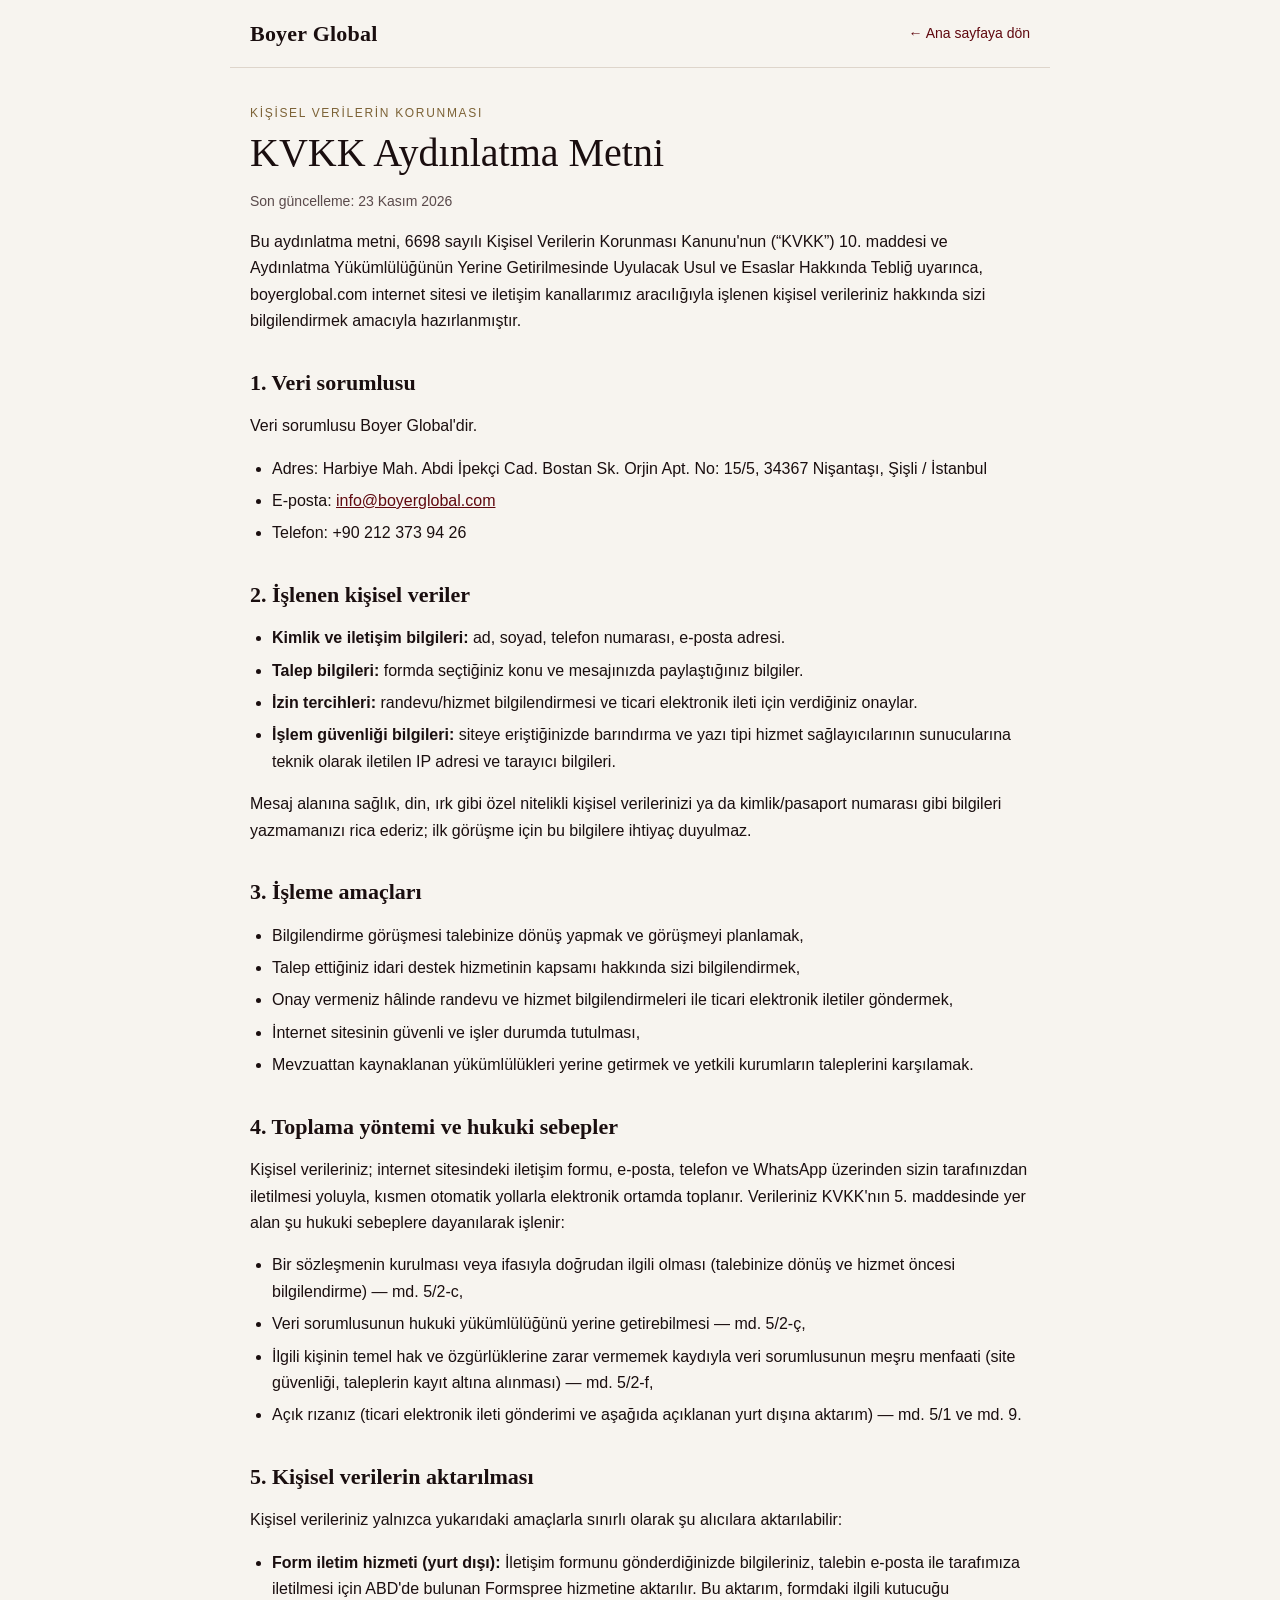
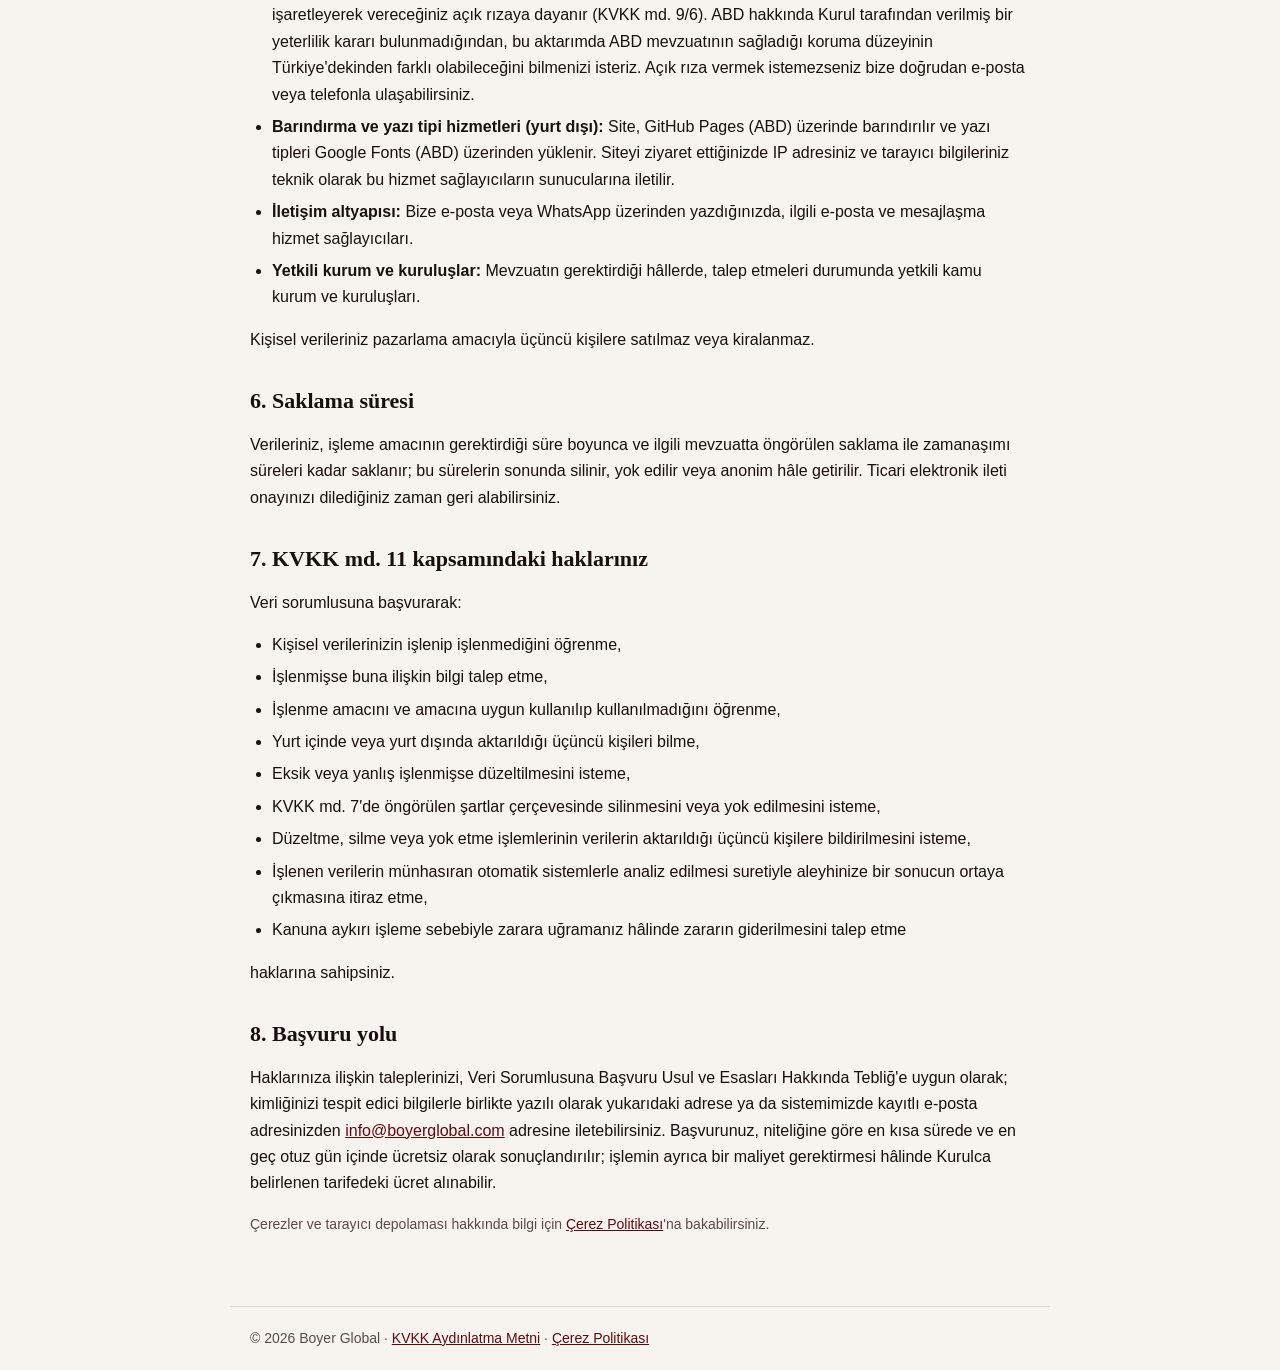
==== kvkk.html @ 6361791d "KVKK Aydınlatma Metni ve Çerez Politikası sayfaları, form onayları" ====
<!DOCTYPE html>
<html lang="tr">
<head>
<meta charset="utf-8">
<meta name="viewport" content="width=device-width, initial-scale=1">
<title>KVKK Aydınlatma Metni | Boyer Global</title>
<meta name="description" content="Boyer Global iletişim formu ve iletişim kanalları aracılığıyla işlenen kişisel verilere ilişkin 6698 sayılı KVKK kapsamında aydınlatma metni.">
<link rel="canonical" href="https://boyerglobal.com/kvkk.html">
<link rel="icon" type="image/png" sizes="32x32" href="images/favicon-32.png">
<meta name="theme-color" content="#2B0508">
<link rel="stylesheet" href="legal.css">
</head>
<body>
<header class="top"><a href="./" class="brand">Boyer Global</a><a href="./#contact" class="back">← Ana sayfaya dön</a></header>
<main>
<p class="eyebrow">Kişisel Verilerin Korunması</p>
<h1>KVKK Aydınlatma Metni</h1>
<p class="meta">Son güncelleme: 23 Kasım 2026</p>

<p>Bu aydınlatma metni, 6698 sayılı Kişisel Verilerin Korunması Kanunu'nun (“KVKK”) 10. maddesi ve Aydınlatma Yükümlülüğünün Yerine Getirilmesinde Uyulacak Usul ve Esaslar Hakkında Tebliğ uyarınca, boyerglobal.com internet sitesi ve iletişim kanallarımız aracılığıyla işlenen kişisel verileriniz hakkında sizi bilgilendirmek amacıyla hazırlanmıştır.</p>

<h2>1. Veri sorumlusu</h2>
<p>Veri sorumlusu Boyer Global'dir.</p>
<ul>
<li>Adres: Harbiye Mah. Abdi İpekçi Cad. Bostan Sk. Orjin Apt. No: 15/5, 34367 Nişantaşı, Şişli / İstanbul</li>
<li>E-posta: <a href="mailto:info@boyerglobal.com">info@boyerglobal.com</a></li>
<li>Telefon: +90 212 373 94 26</li>
</ul>

<h2>2. İşlenen kişisel veriler</h2>
<ul>
<li><b>Kimlik ve iletişim bilgileri:</b> ad, soyad, telefon numarası, e-posta adresi.</li>
<li><b>Talep bilgileri:</b> formda seçtiğiniz konu ve mesajınızda paylaştığınız bilgiler.</li>
<li><b>İzin tercihleri:</b> randevu/hizmet bilgilendirmesi ve ticari elektronik ileti için verdiğiniz onaylar.</li>
<li><b>İşlem güvenliği bilgileri:</b> siteye eriştiğinizde barındırma ve yazı tipi hizmet sağlayıcılarının sunucularına teknik olarak iletilen IP adresi ve tarayıcı bilgileri.</li>
</ul>
<p>Mesaj alanına sağlık, din, ırk gibi özel nitelikli kişisel verilerinizi ya da kimlik/pasaport numarası gibi bilgileri yazmamanızı rica ederiz; ilk görüşme için bu bilgilere ihtiyaç duyulmaz.</p>

<h2>3. İşleme amaçları</h2>
<ul>
<li>Bilgilendirme görüşmesi talebinize dönüş yapmak ve görüşmeyi planlamak,</li>
<li>Talep ettiğiniz idari destek hizmetinin kapsamı hakkında sizi bilgilendirmek,</li>
<li>Onay vermeniz hâlinde randevu ve hizmet bilgilendirmeleri ile ticari elektronik iletiler göndermek,</li>
<li>İnternet sitesinin güvenli ve işler durumda tutulması,</li>
<li>Mevzuattan kaynaklanan yükümlülükleri yerine getirmek ve yetkili kurumların taleplerini karşılamak.</li>
</ul>

<h2>4. Toplama yöntemi ve hukuki sebepler</h2>
<p>Kişisel verileriniz; internet sitesindeki iletişim formu, e-posta, telefon ve WhatsApp üzerinden sizin tarafınızdan iletilmesi yoluyla, kısmen otomatik yollarla elektronik ortamda toplanır. Verileriniz KVKK'nın 5. maddesinde yer alan şu hukuki sebeplere dayanılarak işlenir:</p>
<ul>
<li>Bir sözleşmenin kurulması veya ifasıyla doğrudan ilgili olması (talebinize dönüş ve hizmet öncesi bilgilendirme) — md. 5/2-c,</li>
<li>Veri sorumlusunun hukuki yükümlülüğünü yerine getirebilmesi — md. 5/2-ç,</li>
<li>İlgili kişinin temel hak ve özgürlüklerine zarar vermemek kaydıyla veri sorumlusunun meşru menfaati (site güvenliği, taleplerin kayıt altına alınması) — md. 5/2-f,</li>
<li>Açık rızanız (ticari elektronik ileti gönderimi ve aşağıda açıklanan yurt dışına aktarım) — md. 5/1 ve md. 9.</li>
</ul>

<h2>5. Kişisel verilerin aktarılması</h2>
<p>Kişisel verileriniz yalnızca yukarıdaki amaçlarla sınırlı olarak şu alıcılara aktarılabilir:</p>
<ul>
<li><b>Form iletim hizmeti (yurt dışı):</b> İletişim formunu gönderdiğinizde bilgileriniz, talebin e-posta ile tarafımıza iletilmesi için ABD'de bulunan Formspree hizmetine aktarılır. Bu aktarım, formdaki ilgili kutucuğu işaretleyerek vereceğiniz açık rızaya dayanır (KVKK md. 9/6). ABD hakkında Kurul tarafından verilmiş bir yeterlilik kararı bulunmadığından, bu aktarımda ABD mevzuatının sağladığı koruma düzeyinin Türkiye'dekinden farklı olabileceğini bilmenizi isteriz. Açık rıza vermek istemezseniz bize doğrudan e-posta veya telefonla ulaşabilirsiniz.</li>
<li><b>Barındırma ve yazı tipi hizmetleri (yurt dışı):</b> Site, GitHub Pages (ABD) üzerinde barındırılır ve yazı tipleri Google Fonts (ABD) üzerinden yüklenir. Siteyi ziyaret ettiğinizde IP adresiniz ve tarayıcı bilgileriniz teknik olarak bu hizmet sağlayıcıların sunucularına iletilir.</li>
<li><b>İletişim altyapısı:</b> Bize e-posta veya WhatsApp üzerinden yazdığınızda, ilgili e-posta ve mesajlaşma hizmet sağlayıcıları.</li>
<li><b>Yetkili kurum ve kuruluşlar:</b> Mevzuatın gerektirdiği hâllerde, talep etmeleri durumunda yetkili kamu kurum ve kuruluşları.</li>
</ul>
<p>Kişisel verileriniz pazarlama amacıyla üçüncü kişilere satılmaz veya kiralanmaz.</p>

<h2>6. Saklama süresi</h2>
<p>Verileriniz, işleme amacının gerektirdiği süre boyunca ve ilgili mevzuatta öngörülen saklama ile zamanaşımı süreleri kadar saklanır; bu sürelerin sonunda silinir, yok edilir veya anonim hâle getirilir. Ticari elektronik ileti onayınızı dilediğiniz zaman geri alabilirsiniz.</p>

<h2>7. KVKK md. 11 kapsamındaki haklarınız</h2>
<p>Veri sorumlusuna başvurarak:</p>
<ul>
<li>Kişisel verilerinizin işlenip işlenmediğini öğrenme,</li>
<li>İşlenmişse buna ilişkin bilgi talep etme,</li>
<li>İşlenme amacını ve amacına uygun kullanılıp kullanılmadığını öğrenme,</li>
<li>Yurt içinde veya yurt dışında aktarıldığı üçüncü kişileri bilme,</li>
<li>Eksik veya yanlış işlenmişse düzeltilmesini isteme,</li>
<li>KVKK md. 7'de öngörülen şartlar çerçevesinde silinmesini veya yok edilmesini isteme,</li>
<li>Düzeltme, silme veya yok etme işlemlerinin verilerin aktarıldığı üçüncü kişilere bildirilmesini isteme,</li>
<li>İşlenen verilerin münhasıran otomatik sistemlerle analiz edilmesi suretiyle aleyhinize bir sonucun ortaya çıkmasına itiraz etme,</li>
<li>Kanuna aykırı işleme sebebiyle zarara uğramanız hâlinde zararın giderilmesini talep etme</li>
</ul>
<p>haklarına sahipsiniz.</p>

<h2>8. Başvuru yolu</h2>
<p>Haklarınıza ilişkin taleplerinizi, Veri Sorumlusuna Başvuru Usul ve Esasları Hakkında Tebliğ'e uygun olarak; kimliğinizi tespit edici bilgilerle birlikte yazılı olarak yukarıdaki adrese ya da sistemimizde kayıtlı e-posta adresinizden <a href="mailto:info@boyerglobal.com">info@boyerglobal.com</a> adresine iletebilirsiniz. Başvurunuz, niteliğine göre en kısa sürede ve en geç otuz gün içinde ücretsiz olarak sonuçlandırılır; işlemin ayrıca bir maliyet gerektirmesi hâlinde Kurulca belirlenen tarifedeki ücret alınabilir.</p>

<p class="meta">Çerezler ve tarayıcı depolaması hakkında bilgi için <a href="cerez-politikasi.html">Çerez Politikası</a>'na bakabilirsiniz.</p>
</main>
<footer class="foot">© 2026 Boyer Global · <a href="kvkk.html">KVKK Aydınlatma Metni</a> · <a href="cerez-politikasi.html">Çerez Politikası</a></footer>
</body>
</html>
---- legal.css ----
/* KVKK ve Çerez Politikası sayfaları için sade stil (sistem yazı tipleri; dış istek yok) */
:root{--ink:#1A0E0F;--bg:#F7F4EF;--line:#DED5CB;--accent:#5F080F;--gold:#7C6236;--muted:#5a4a4b}
@media (prefers-color-scheme:dark){:root{--ink:#EFE7DF;--bg:#150A0B;--line:#3a2a2b;--accent:#C77F84;--gold:#CDAD7D;--muted:#b8a9a4}}
*{box-sizing:border-box}
body{margin:0;background:var(--bg);color:var(--ink);font:16px/1.65 -apple-system,BlinkMacSystemFont,"Segoe UI",Roboto,Helvetica,Arial,sans-serif}
a{color:var(--accent)}
.top{display:flex;justify-content:space-between;align-items:center;max-width:820px;margin:0 auto;padding:22px 20px;border-bottom:1px solid var(--line)}
.brand{font:600 22px/1 Georgia,"Times New Roman",serif;color:var(--ink);text-decoration:none;letter-spacing:.01em}
.back{font-size:14px;text-decoration:none}
main{max-width:820px;margin:0 auto;padding:36px 20px 56px}
.eyebrow{text-transform:uppercase;letter-spacing:.14em;font-size:12px;color:var(--gold);margin:0 0 6px}
h1{font:500 40px/1.15 Georgia,"Times New Roman",serif;margin:0 0 6px}
h2{font:600 22px/1.3 Georgia,"Times New Roman",serif;margin:34px 0 10px}
.meta{color:var(--muted);font-size:14px}
ul{padding-left:22px}li{margin:6px 0}
table{width:100%;border-collapse:collapse;font-size:15px;margin:12px 0}
th,td{border:1px solid var(--line);padding:10px;text-align:left;vertical-align:top}
th{background:rgba(124,98,54,.08)}
code{font-size:.92em}
.foot{max-width:820px;margin:0 auto;padding:20px;border-top:1px solid var(--line);font-size:14px;color:var(--muted)}
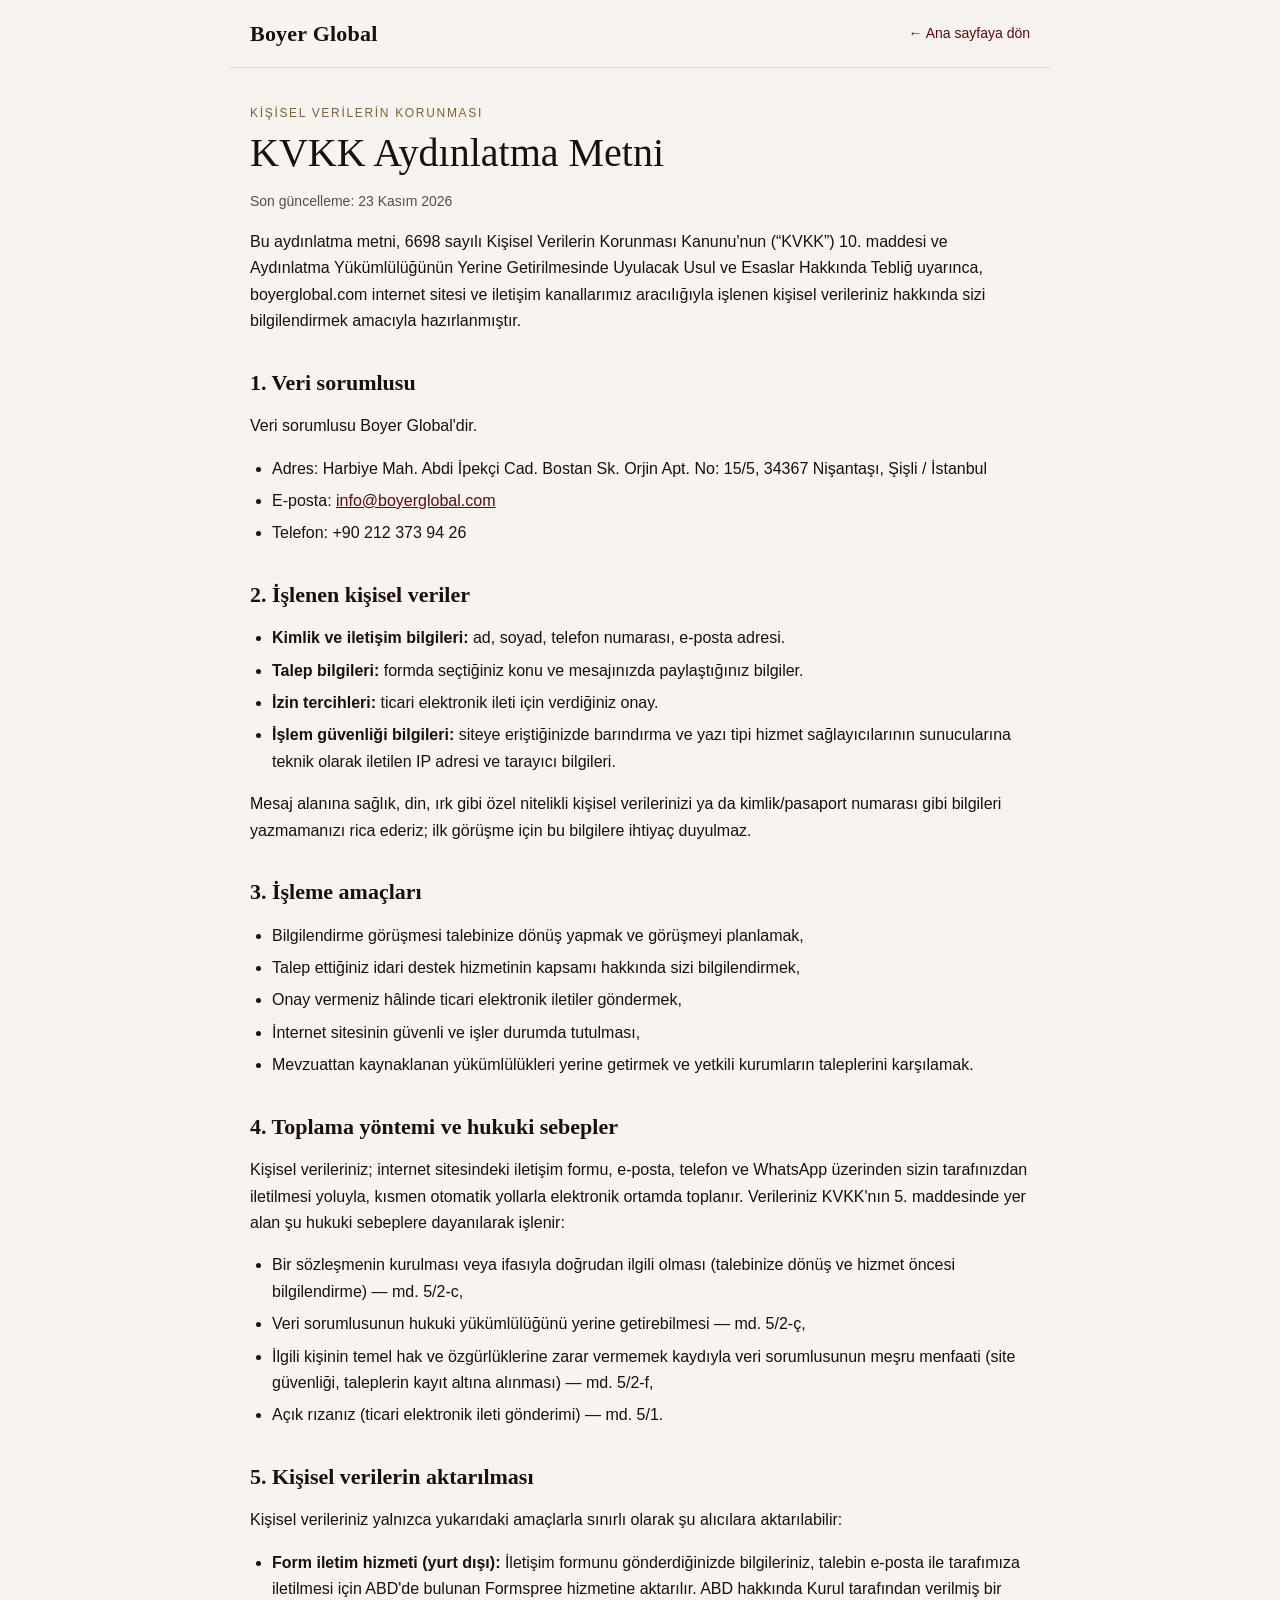
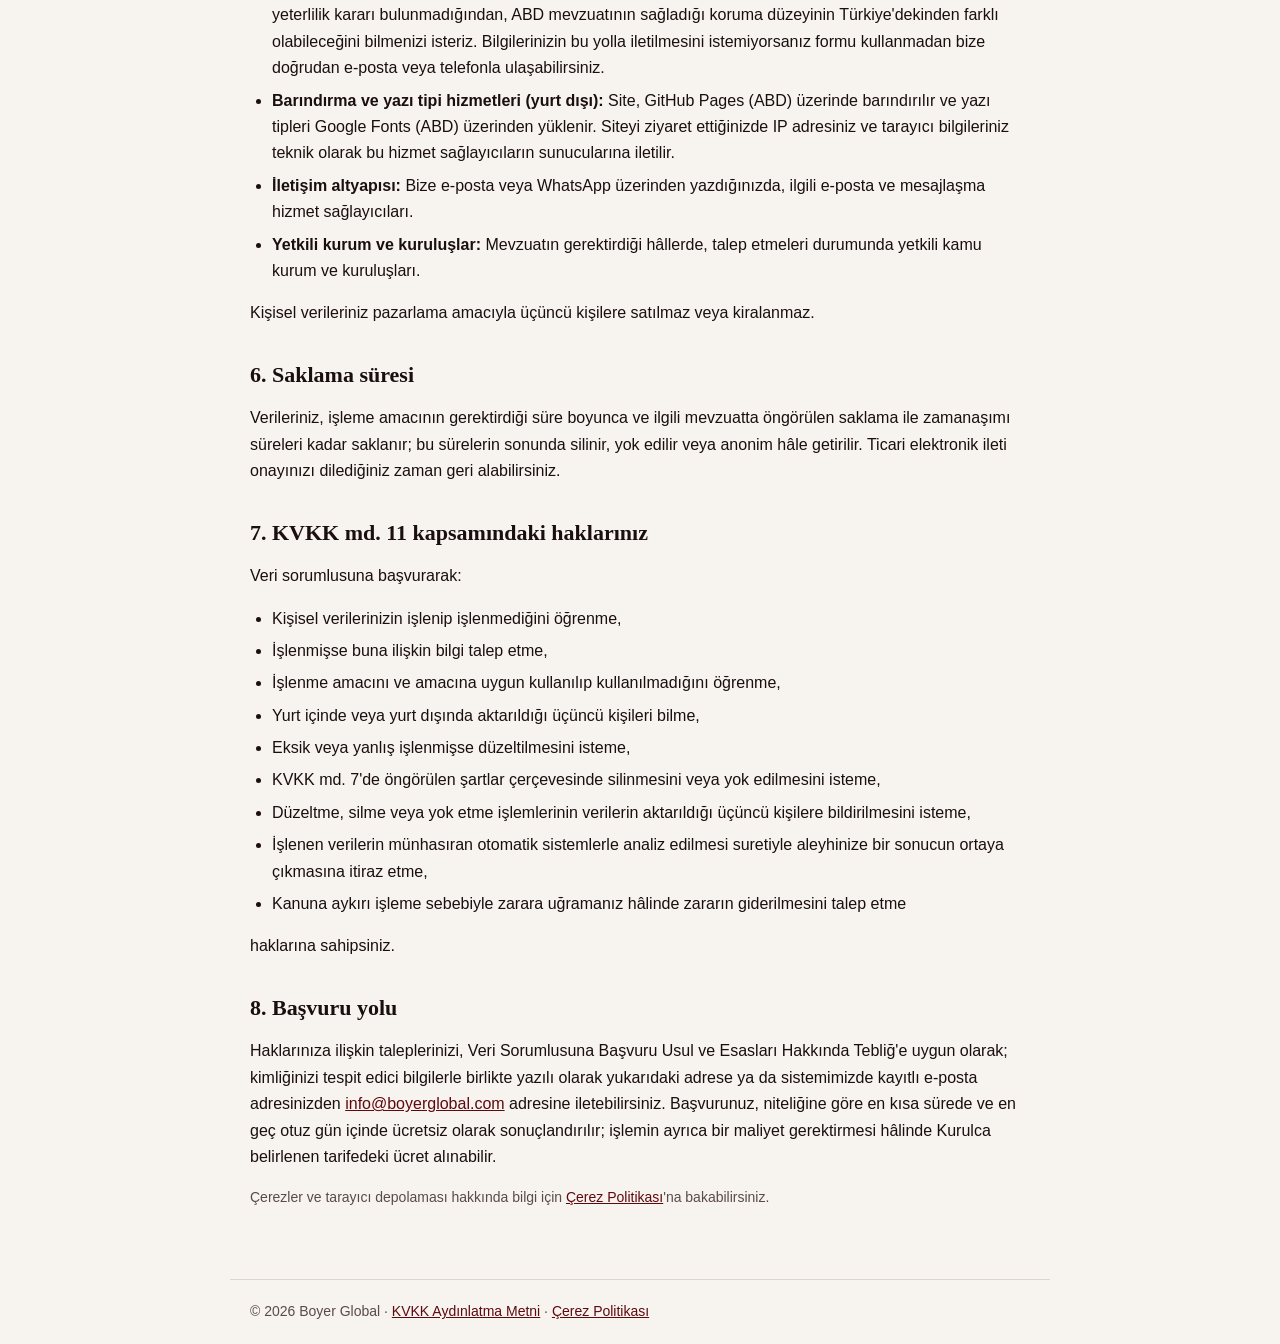
==== commit 2ffbdf39: "Formdan iki onay kutusunu kaldır, KVKK metnini uyarla" ====
--- a/kvkk.html
+++ b/kvkk.html
@@ -31,7 +31,7 @@
 <ul>
 <li><b>Kimlik ve iletişim bilgileri:</b> ad, soyad, telefon numarası, e-posta adresi.</li>
 <li><b>Talep bilgileri:</b> formda seçtiğiniz konu ve mesajınızda paylaştığınız bilgiler.</li>
-<li><b>İzin tercihleri:</b> randevu/hizmet bilgilendirmesi ve ticari elektronik ileti için verdiğiniz onaylar.</li>
+<li><b>İzin tercihleri:</b> ticari elektronik ileti için verdiğiniz onay.</li>
 <li><b>İşlem güvenliği bilgileri:</b> siteye eriştiğinizde barındırma ve yazı tipi hizmet sağlayıcılarının sunucularına teknik olarak iletilen IP adresi ve tarayıcı bilgileri.</li>
 </ul>
 <p>Mesaj alanına sağlık, din, ırk gibi özel nitelikli kişisel verilerinizi ya da kimlik/pasaport numarası gibi bilgileri yazmamanızı rica ederiz; ilk görüşme için bu bilgilere ihtiyaç duyulmaz.</p>
@@ -40,7 +40,7 @@
 <ul>
 <li>Bilgilendirme görüşmesi talebinize dönüş yapmak ve görüşmeyi planlamak,</li>
 <li>Talep ettiğiniz idari destek hizmetinin kapsamı hakkında sizi bilgilendirmek,</li>
-<li>Onay vermeniz hâlinde randevu ve hizmet bilgilendirmeleri ile ticari elektronik iletiler göndermek,</li>
+<li>Onay vermeniz hâlinde ticari elektronik iletiler göndermek,</li>
 <li>İnternet sitesinin güvenli ve işler durumda tutulması,</li>
 <li>Mevzuattan kaynaklanan yükümlülükleri yerine getirmek ve yetkili kurumların taleplerini karşılamak.</li>
 </ul>
@@ -51,13 +51,13 @@
 <li>Bir sözleşmenin kurulması veya ifasıyla doğrudan ilgili olması (talebinize dönüş ve hizmet öncesi bilgilendirme) — md. 5/2-c,</li>
 <li>Veri sorumlusunun hukuki yükümlülüğünü yerine getirebilmesi — md. 5/2-ç,</li>
 <li>İlgili kişinin temel hak ve özgürlüklerine zarar vermemek kaydıyla veri sorumlusunun meşru menfaati (site güvenliği, taleplerin kayıt altına alınması) — md. 5/2-f,</li>
-<li>Açık rızanız (ticari elektronik ileti gönderimi ve aşağıda açıklanan yurt dışına aktarım) — md. 5/1 ve md. 9.</li>
+<li>Açık rızanız (ticari elektronik ileti gönderimi) — md. 5/1.</li>
 </ul>
 
 <h2>5. Kişisel verilerin aktarılması</h2>
 <p>Kişisel verileriniz yalnızca yukarıdaki amaçlarla sınırlı olarak şu alıcılara aktarılabilir:</p>
 <ul>
-<li><b>Form iletim hizmeti (yurt dışı):</b> İletişim formunu gönderdiğinizde bilgileriniz, talebin e-posta ile tarafımıza iletilmesi için ABD'de bulunan Formspree hizmetine aktarılır. Bu aktarım, formdaki ilgili kutucuğu işaretleyerek vereceğiniz açık rızaya dayanır (KVKK md. 9/6). ABD hakkında Kurul tarafından verilmiş bir yeterlilik kararı bulunmadığından, bu aktarımda ABD mevzuatının sağladığı koruma düzeyinin Türkiye'dekinden farklı olabileceğini bilmenizi isteriz. Açık rıza vermek istemezseniz bize doğrudan e-posta veya telefonla ulaşabilirsiniz.</li>
+<li><b>Form iletim hizmeti (yurt dışı):</b> İletişim formunu gönderdiğinizde bilgileriniz, talebin e-posta ile tarafımıza iletilmesi için ABD'de bulunan Formspree hizmetine aktarılır. ABD hakkında Kurul tarafından verilmiş bir yeterlilik kararı bulunmadığından, ABD mevzuatının sağladığı koruma düzeyinin Türkiye'dekinden farklı olabileceğini bilmenizi isteriz. Bilgilerinizin bu yolla iletilmesini istemiyorsanız formu kullanmadan bize doğrudan e-posta veya telefonla ulaşabilirsiniz.</li>
 <li><b>Barındırma ve yazı tipi hizmetleri (yurt dışı):</b> Site, GitHub Pages (ABD) üzerinde barındırılır ve yazı tipleri Google Fonts (ABD) üzerinden yüklenir. Siteyi ziyaret ettiğinizde IP adresiniz ve tarayıcı bilgileriniz teknik olarak bu hizmet sağlayıcıların sunucularına iletilir.</li>
 <li><b>İletişim altyapısı:</b> Bize e-posta veya WhatsApp üzerinden yazdığınızda, ilgili e-posta ve mesajlaşma hizmet sağlayıcıları.</li>
 <li><b>Yetkili kurum ve kuruluşlar:</b> Mevzuatın gerektirdiği hâllerde, talep etmeleri durumunda yetkili kamu kurum ve kuruluşları.</li>
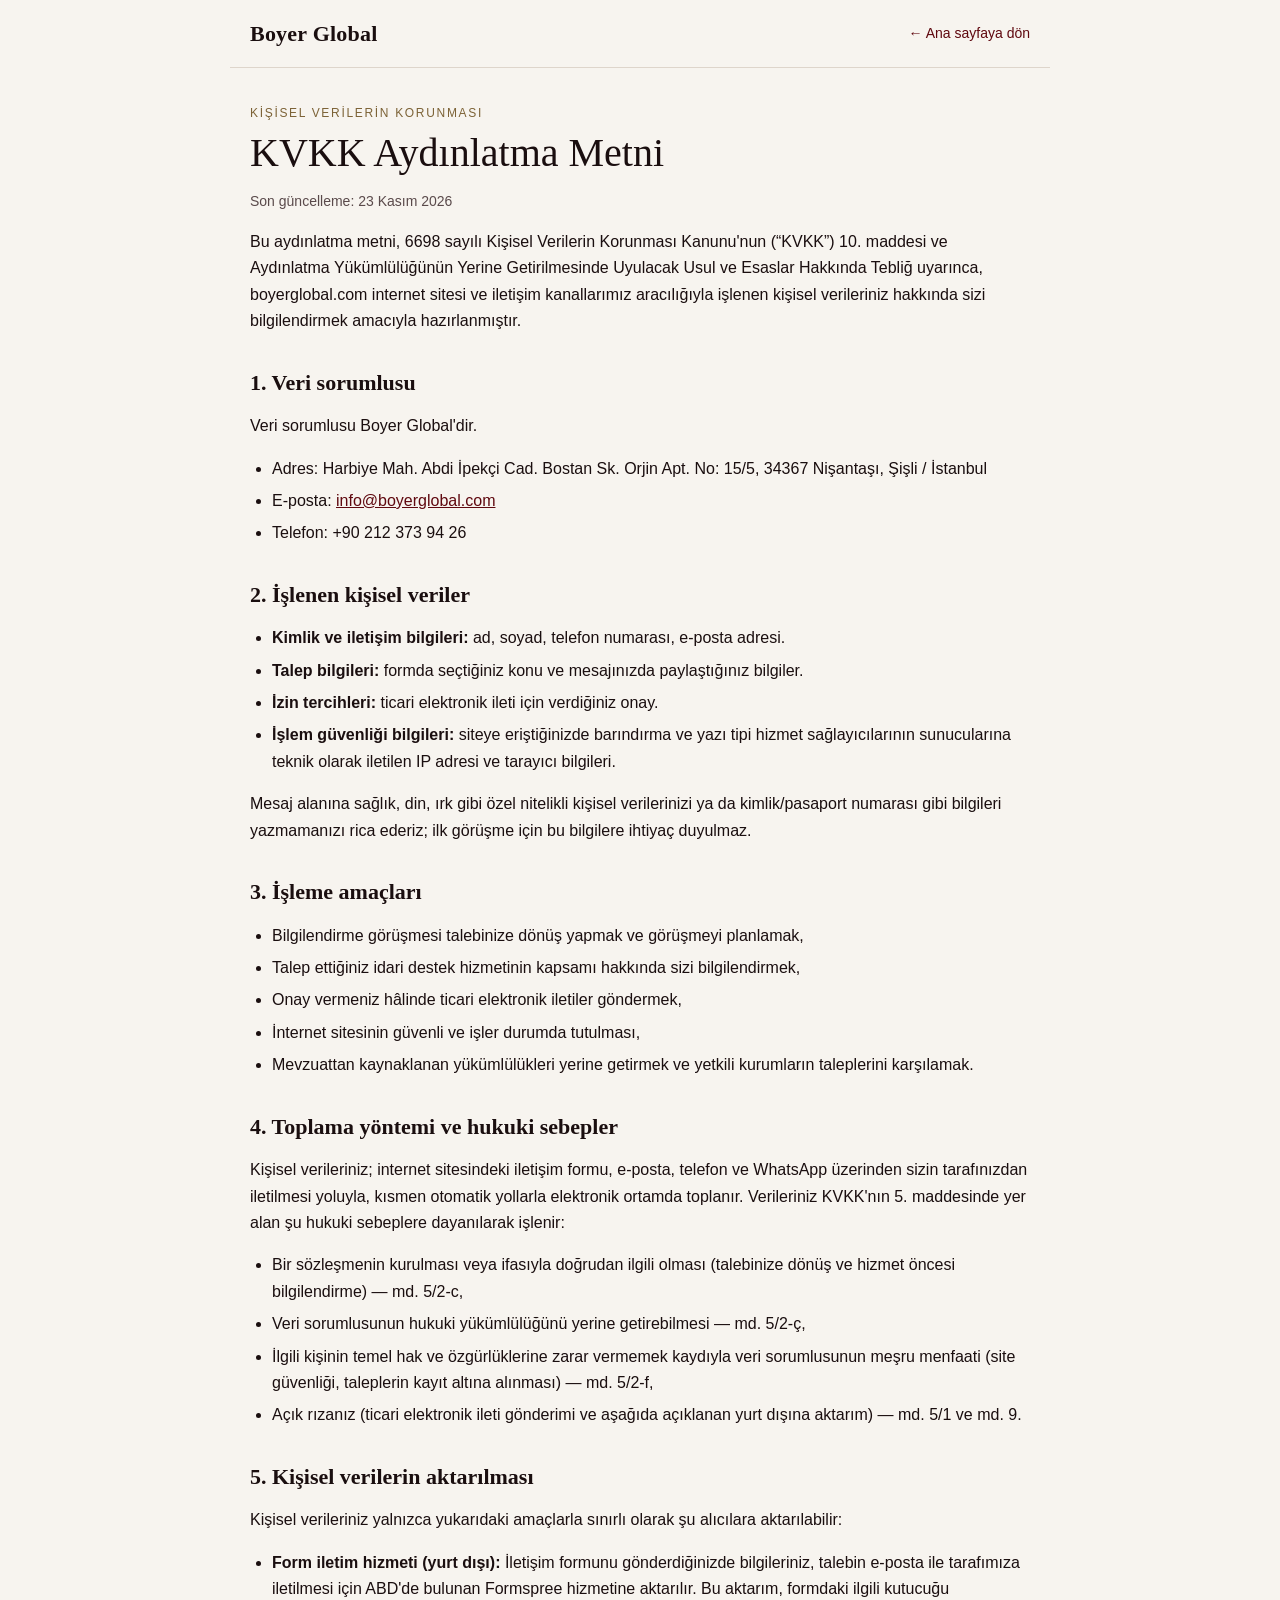
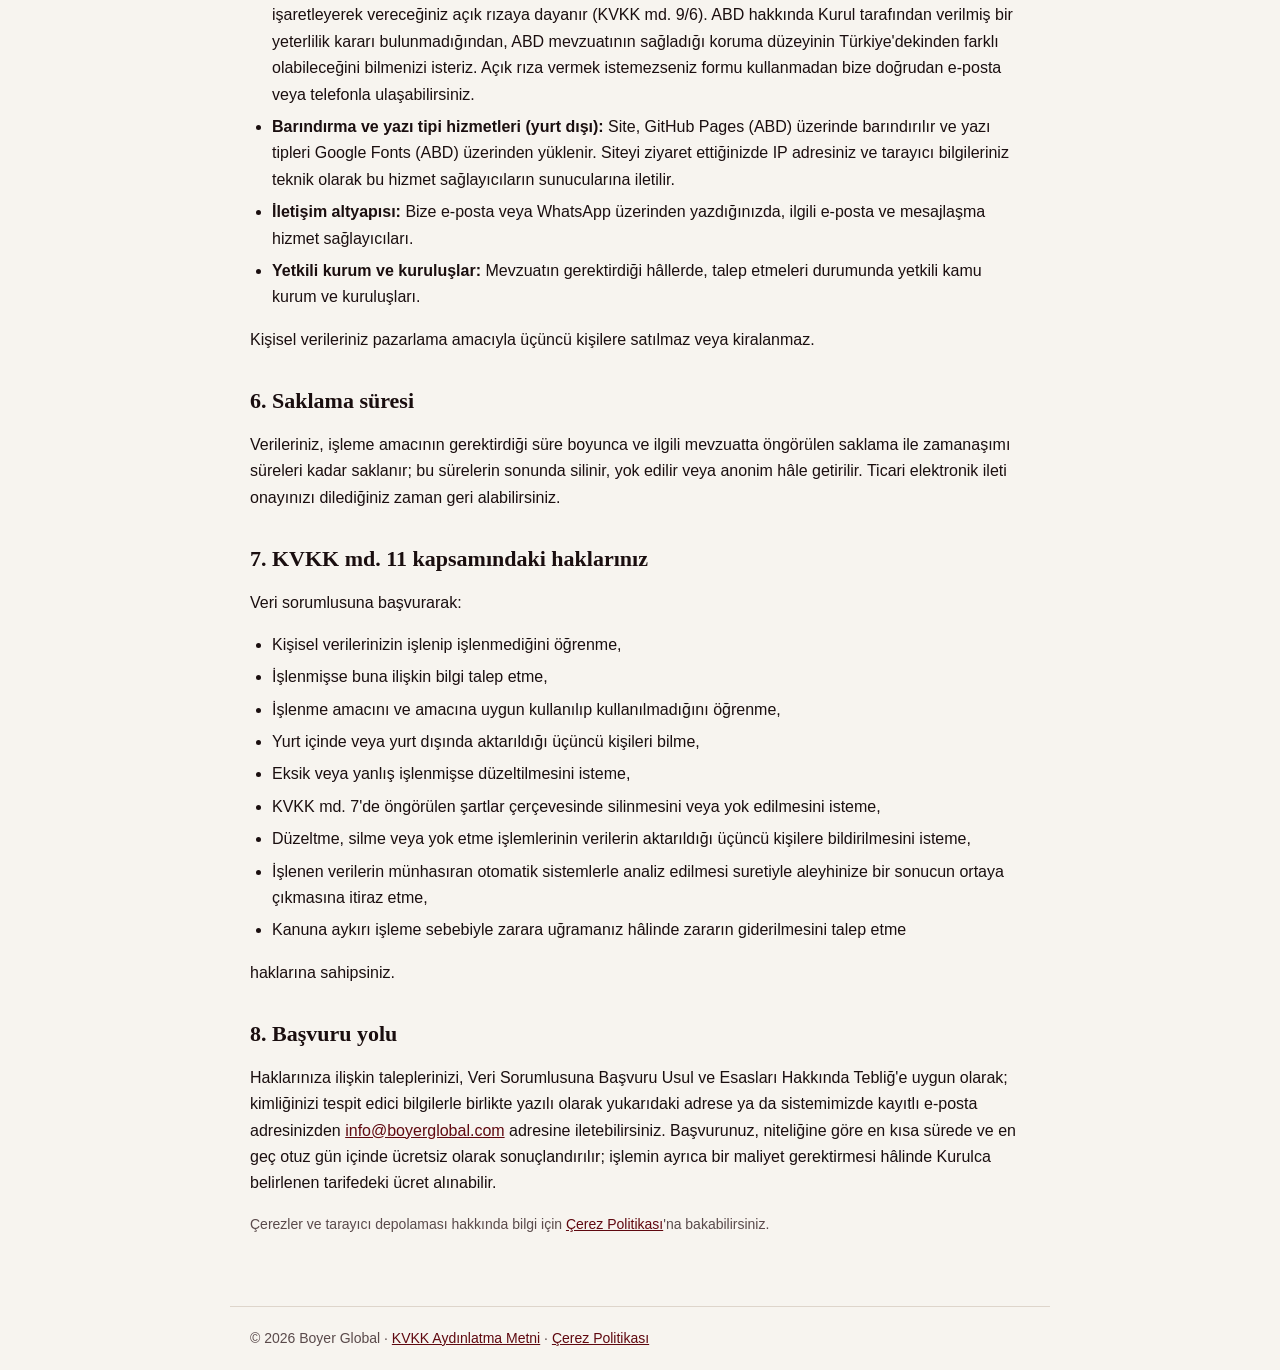
==== commit eeb1db53: "Forma yurt dışı aktarım açık rıza kutusunu ekle" ====
--- a/kvkk.html
+++ b/kvkk.html
@@ -51,13 +51,13 @@
 <li>Bir sözleşmenin kurulması veya ifasıyla doğrudan ilgili olması (talebinize dönüş ve hizmet öncesi bilgilendirme) — md. 5/2-c,</li>
 <li>Veri sorumlusunun hukuki yükümlülüğünü yerine getirebilmesi — md. 5/2-ç,</li>
 <li>İlgili kişinin temel hak ve özgürlüklerine zarar vermemek kaydıyla veri sorumlusunun meşru menfaati (site güvenliği, taleplerin kayıt altına alınması) — md. 5/2-f,</li>
-<li>Açık rızanız (ticari elektronik ileti gönderimi) — md. 5/1.</li>
+<li>Açık rızanız (ticari elektronik ileti gönderimi ve aşağıda açıklanan yurt dışına aktarım) — md. 5/1 ve md. 9.</li>
 </ul>
 
 <h2>5. Kişisel verilerin aktarılması</h2>
 <p>Kişisel verileriniz yalnızca yukarıdaki amaçlarla sınırlı olarak şu alıcılara aktarılabilir:</p>
 <ul>
-<li><b>Form iletim hizmeti (yurt dışı):</b> İletişim formunu gönderdiğinizde bilgileriniz, talebin e-posta ile tarafımıza iletilmesi için ABD'de bulunan Formspree hizmetine aktarılır. ABD hakkında Kurul tarafından verilmiş bir yeterlilik kararı bulunmadığından, ABD mevzuatının sağladığı koruma düzeyinin Türkiye'dekinden farklı olabileceğini bilmenizi isteriz. Bilgilerinizin bu yolla iletilmesini istemiyorsanız formu kullanmadan bize doğrudan e-posta veya telefonla ulaşabilirsiniz.</li>
+<li><b>Form iletim hizmeti (yurt dışı):</b> İletişim formunu gönderdiğinizde bilgileriniz, talebin e-posta ile tarafımıza iletilmesi için ABD'de bulunan Formspree hizmetine aktarılır. Bu aktarım, formdaki ilgili kutucuğu işaretleyerek vereceğiniz açık rızaya dayanır (KVKK md. 9/6). ABD hakkında Kurul tarafından verilmiş bir yeterlilik kararı bulunmadığından, ABD mevzuatının sağladığı koruma düzeyinin Türkiye'dekinden farklı olabileceğini bilmenizi isteriz. Açık rıza vermek istemezseniz formu kullanmadan bize doğrudan e-posta veya telefonla ulaşabilirsiniz.</li>
 <li><b>Barındırma ve yazı tipi hizmetleri (yurt dışı):</b> Site, GitHub Pages (ABD) üzerinde barındırılır ve yazı tipleri Google Fonts (ABD) üzerinden yüklenir. Siteyi ziyaret ettiğinizde IP adresiniz ve tarayıcı bilgileriniz teknik olarak bu hizmet sağlayıcıların sunucularına iletilir.</li>
 <li><b>İletişim altyapısı:</b> Bize e-posta veya WhatsApp üzerinden yazdığınızda, ilgili e-posta ve mesajlaşma hizmet sağlayıcıları.</li>
 <li><b>Yetkili kurum ve kuruluşlar:</b> Mevzuatın gerektirdiği hâllerde, talep etmeleri durumunda yetkili kamu kurum ve kuruluşları.</li>
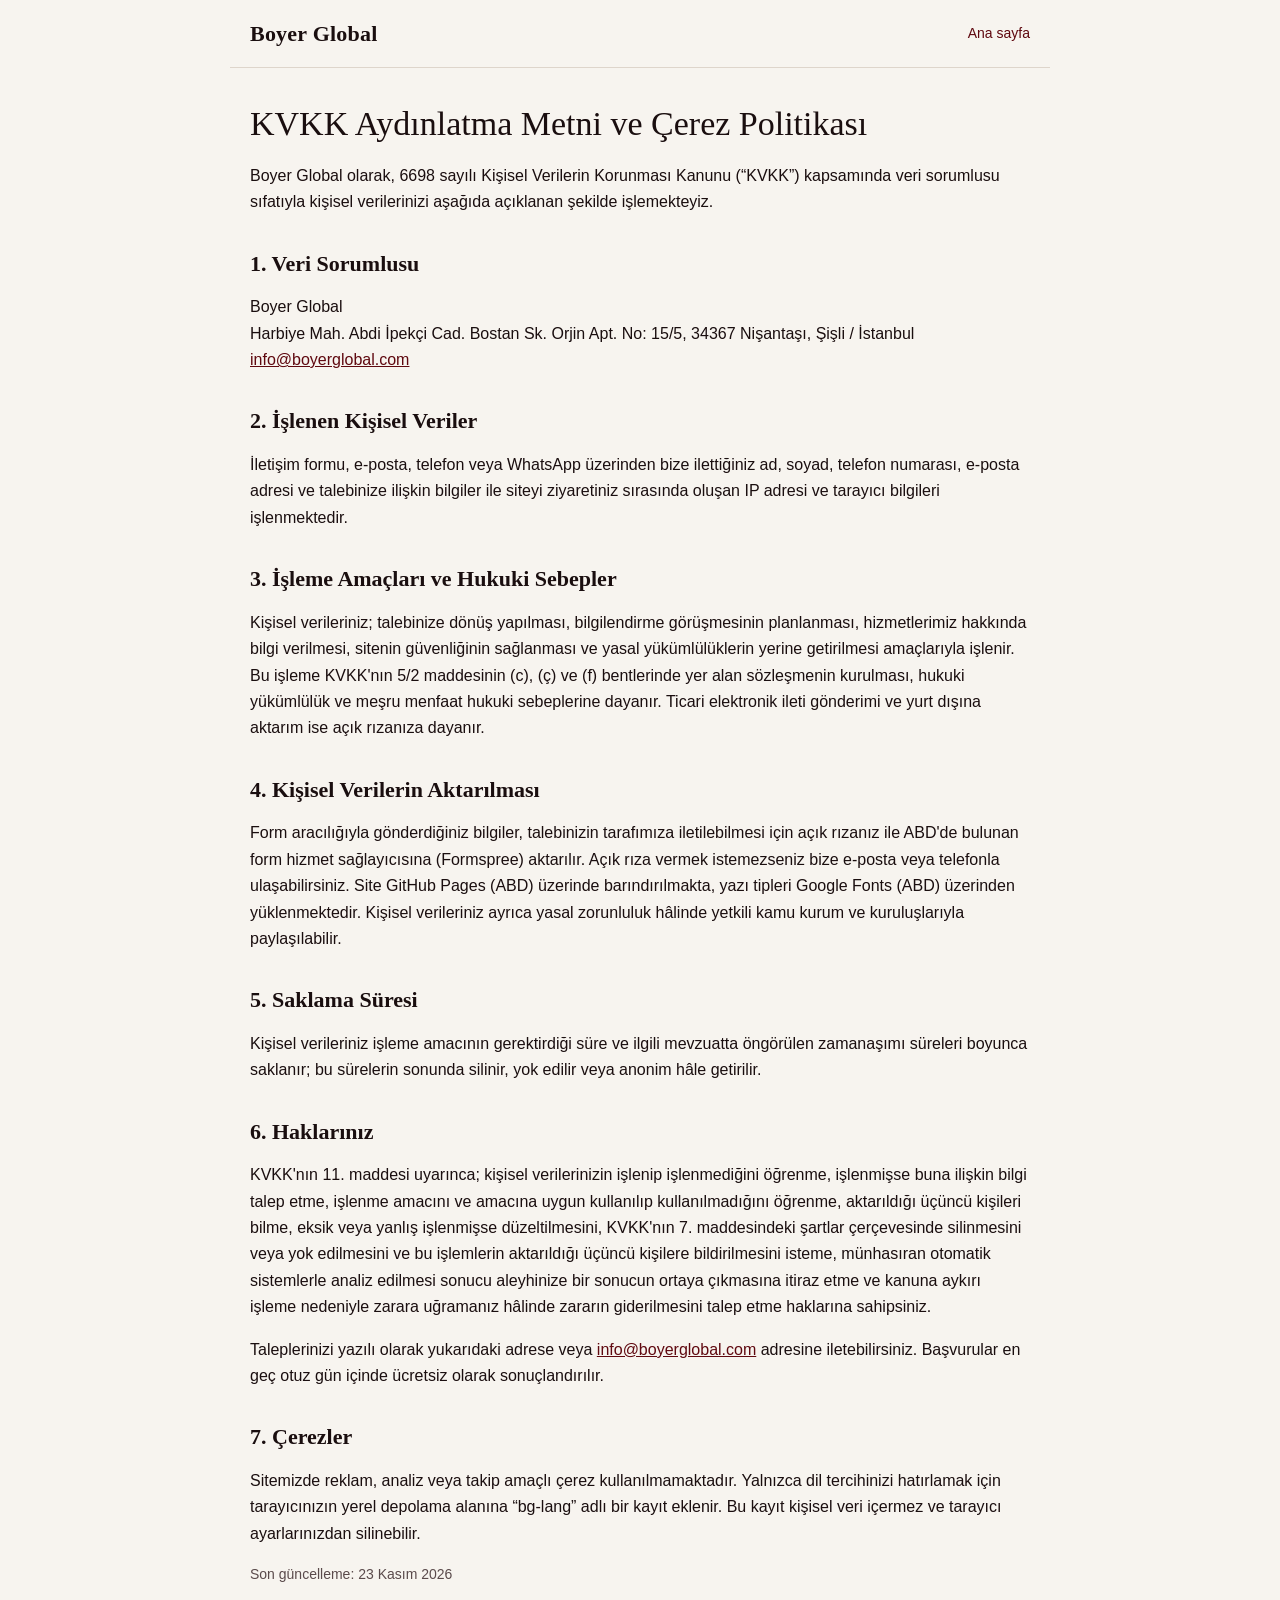
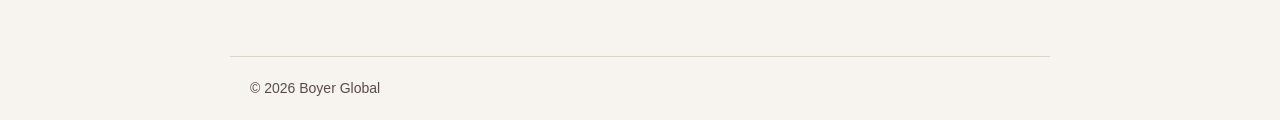
==== commit 779e9750: "KVKK ve çerez metinlerini tek sayfada birleştir" ====
--- a/kvkk.html
+++ b/kvkk.html
@@ -3,90 +3,46 @@
 <head>
 <meta charset="utf-8">
 <meta name="viewport" content="width=device-width, initial-scale=1">
-<title>KVKK Aydınlatma Metni | Boyer Global</title>
-<meta name="description" content="Boyer Global iletişim formu ve iletişim kanalları aracılığıyla işlenen kişisel verilere ilişkin 6698 sayılı KVKK kapsamında aydınlatma metni.">
+<title>KVKK Aydınlatma Metni ve Çerez Politikası | Boyer Global</title>
+<meta name="description" content="Boyer Global KVKK aydınlatma metni ve çerez politikası.">
 <link rel="canonical" href="https://boyerglobal.com/kvkk.html">
 <link rel="icon" type="image/png" sizes="32x32" href="images/favicon-32.png">
 <meta name="theme-color" content="#2B0508">
 <link rel="stylesheet" href="legal.css">
 </head>
 <body>
-<header class="top"><a href="./" class="brand">Boyer Global</a><a href="./#contact" class="back">← Ana sayfaya dön</a></header>
+<header class="top"><a href="./" class="brand">Boyer Global</a><a href="./" class="back">Ana sayfa</a></header>
 <main>
-<p class="eyebrow">Kişisel Verilerin Korunması</p>
-<h1>KVKK Aydınlatma Metni</h1>
+<h1>KVKK Aydınlatma Metni ve Çerez Politikası</h1>
+
+<p>Boyer Global olarak, 6698 sayılı Kişisel Verilerin Korunması Kanunu (“KVKK”) kapsamında veri sorumlusu sıfatıyla kişisel verilerinizi aşağıda açıklanan şekilde işlemekteyiz.</p>
+
+<h2>1. Veri Sorumlusu</h2>
+<p>Boyer Global<br>
+Harbiye Mah. Abdi İpekçi Cad. Bostan Sk. Orjin Apt. No: 15/5, 34367 Nişantaşı, Şişli / İstanbul<br>
+<a href="mailto:info@boyerglobal.com">info@boyerglobal.com</a></p>
+
+<h2>2. İşlenen Kişisel Veriler</h2>
+<p>İletişim formu, e-posta, telefon veya WhatsApp üzerinden bize ilettiğiniz ad, soyad, telefon numarası, e-posta adresi ve talebinize ilişkin bilgiler ile siteyi ziyaretiniz sırasında oluşan IP adresi ve tarayıcı bilgileri işlenmektedir.</p>
+
+<h2>3. İşleme Amaçları ve Hukuki Sebepler</h2>
+<p>Kişisel verileriniz; talebinize dönüş yapılması, bilgilendirme görüşmesinin planlanması, hizmetlerimiz hakkında bilgi verilmesi, sitenin güvenliğinin sağlanması ve yasal yükümlülüklerin yerine getirilmesi amaçlarıyla işlenir. Bu işleme KVKK'nın 5/2 maddesinin (c), (ç) ve (f) bentlerinde yer alan sözleşmenin kurulması, hukuki yükümlülük ve meşru menfaat hukuki sebeplerine dayanır. Ticari elektronik ileti gönderimi ve yurt dışına aktarım ise açık rızanıza dayanır.</p>
+
+<h2>4. Kişisel Verilerin Aktarılması</h2>
+<p>Form aracılığıyla gönderdiğiniz bilgiler, talebinizin tarafımıza iletilebilmesi için açık rızanız ile ABD'de bulunan form hizmet sağlayıcısına (Formspree) aktarılır. Açık rıza vermek istemezseniz bize e-posta veya telefonla ulaşabilirsiniz. Site GitHub Pages (ABD) üzerinde barındırılmakta, yazı tipleri Google Fonts (ABD) üzerinden yüklenmektedir. Kişisel verileriniz ayrıca yasal zorunluluk hâlinde yetkili kamu kurum ve kuruluşlarıyla paylaşılabilir.</p>
+
+<h2>5. Saklama Süresi</h2>
+<p>Kişisel verileriniz işleme amacının gerektirdiği süre ve ilgili mevzuatta öngörülen zamanaşımı süreleri boyunca saklanır; bu sürelerin sonunda silinir, yok edilir veya anonim hâle getirilir.</p>
+
+<h2>6. Haklarınız</h2>
+<p>KVKK'nın 11. maddesi uyarınca; kişisel verilerinizin işlenip işlenmediğini öğrenme, işlenmişse buna ilişkin bilgi talep etme, işlenme amacını ve amacına uygun kullanılıp kullanılmadığını öğrenme, aktarıldığı üçüncü kişileri bilme, eksik veya yanlış işlenmişse düzeltilmesini, KVKK'nın 7. maddesindeki şartlar çerçevesinde silinmesini veya yok edilmesini ve bu işlemlerin aktarıldığı üçüncü kişilere bildirilmesini isteme, münhasıran otomatik sistemlerle analiz edilmesi sonucu aleyhinize bir sonucun ortaya çıkmasına itiraz etme ve kanuna aykırı işleme nedeniyle zarara uğramanız hâlinde zararın giderilmesini talep etme haklarına sahipsiniz.</p>
+<p>Taleplerinizi yazılı olarak yukarıdaki adrese veya <a href="mailto:info@boyerglobal.com">info@boyerglobal.com</a> adresine iletebilirsiniz. Başvurular en geç otuz gün içinde ücretsiz olarak sonuçlandırılır.</p>
+
+<h2>7. Çerezler</h2>
+<p>Sitemizde reklam, analiz veya takip amaçlı çerez kullanılmamaktadır. Yalnızca dil tercihinizi hatırlamak için tarayıcınızın yerel depolama alanına “bg-lang” adlı bir kayıt eklenir. Bu kayıt kişisel veri içermez ve tarayıcı ayarlarınızdan silinebilir.</p>
+
 <p class="meta">Son güncelleme: 23 Kasım 2026</p>
-
-<p>Bu aydınlatma metni, 6698 sayılı Kişisel Verilerin Korunması Kanunu'nun (“KVKK”) 10. maddesi ve Aydınlatma Yükümlülüğünün Yerine Getirilmesinde Uyulacak Usul ve Esaslar Hakkında Tebliğ uyarınca, boyerglobal.com internet sitesi ve iletişim kanallarımız aracılığıyla işlenen kişisel verileriniz hakkında sizi bilgilendirmek amacıyla hazırlanmıştır.</p>
-
-<h2>1. Veri sorumlusu</h2>
-<p>Veri sorumlusu Boyer Global'dir.</p>
-<ul>
-<li>Adres: Harbiye Mah. Abdi İpekçi Cad. Bostan Sk. Orjin Apt. No: 15/5, 34367 Nişantaşı, Şişli / İstanbul</li>
-<li>E-posta: <a href="mailto:info@boyerglobal.com">info@boyerglobal.com</a></li>
-<li>Telefon: +90 212 373 94 26</li>
-</ul>
-
-<h2>2. İşlenen kişisel veriler</h2>
-<ul>
-<li><b>Kimlik ve iletişim bilgileri:</b> ad, soyad, telefon numarası, e-posta adresi.</li>
-<li><b>Talep bilgileri:</b> formda seçtiğiniz konu ve mesajınızda paylaştığınız bilgiler.</li>
-<li><b>İzin tercihleri:</b> ticari elektronik ileti için verdiğiniz onay.</li>
-<li><b>İşlem güvenliği bilgileri:</b> siteye eriştiğinizde barındırma ve yazı tipi hizmet sağlayıcılarının sunucularına teknik olarak iletilen IP adresi ve tarayıcı bilgileri.</li>
-</ul>
-<p>Mesaj alanına sağlık, din, ırk gibi özel nitelikli kişisel verilerinizi ya da kimlik/pasaport numarası gibi bilgileri yazmamanızı rica ederiz; ilk görüşme için bu bilgilere ihtiyaç duyulmaz.</p>
-
-<h2>3. İşleme amaçları</h2>
-<ul>
-<li>Bilgilendirme görüşmesi talebinize dönüş yapmak ve görüşmeyi planlamak,</li>
-<li>Talep ettiğiniz idari destek hizmetinin kapsamı hakkında sizi bilgilendirmek,</li>
-<li>Onay vermeniz hâlinde ticari elektronik iletiler göndermek,</li>
-<li>İnternet sitesinin güvenli ve işler durumda tutulması,</li>
-<li>Mevzuattan kaynaklanan yükümlülükleri yerine getirmek ve yetkili kurumların taleplerini karşılamak.</li>
-</ul>
-
-<h2>4. Toplama yöntemi ve hukuki sebepler</h2>
-<p>Kişisel verileriniz; internet sitesindeki iletişim formu, e-posta, telefon ve WhatsApp üzerinden sizin tarafınızdan iletilmesi yoluyla, kısmen otomatik yollarla elektronik ortamda toplanır. Verileriniz KVKK'nın 5. maddesinde yer alan şu hukuki sebeplere dayanılarak işlenir:</p>
-<ul>
-<li>Bir sözleşmenin kurulması veya ifasıyla doğrudan ilgili olması (talebinize dönüş ve hizmet öncesi bilgilendirme) — md. 5/2-c,</li>
-<li>Veri sorumlusunun hukuki yükümlülüğünü yerine getirebilmesi — md. 5/2-ç,</li>
-<li>İlgili kişinin temel hak ve özgürlüklerine zarar vermemek kaydıyla veri sorumlusunun meşru menfaati (site güvenliği, taleplerin kayıt altına alınması) — md. 5/2-f,</li>
-<li>Açık rızanız (ticari elektronik ileti gönderimi ve aşağıda açıklanan yurt dışına aktarım) — md. 5/1 ve md. 9.</li>
-</ul>
-
-<h2>5. Kişisel verilerin aktarılması</h2>
-<p>Kişisel verileriniz yalnızca yukarıdaki amaçlarla sınırlı olarak şu alıcılara aktarılabilir:</p>
-<ul>
-<li><b>Form iletim hizmeti (yurt dışı):</b> İletişim formunu gönderdiğinizde bilgileriniz, talebin e-posta ile tarafımıza iletilmesi için ABD'de bulunan Formspree hizmetine aktarılır. Bu aktarım, formdaki ilgili kutucuğu işaretleyerek vereceğiniz açık rızaya dayanır (KVKK md. 9/6). ABD hakkında Kurul tarafından verilmiş bir yeterlilik kararı bulunmadığından, ABD mevzuatının sağladığı koruma düzeyinin Türkiye'dekinden farklı olabileceğini bilmenizi isteriz. Açık rıza vermek istemezseniz formu kullanmadan bize doğrudan e-posta veya telefonla ulaşabilirsiniz.</li>
-<li><b>Barındırma ve yazı tipi hizmetleri (yurt dışı):</b> Site, GitHub Pages (ABD) üzerinde barındırılır ve yazı tipleri Google Fonts (ABD) üzerinden yüklenir. Siteyi ziyaret ettiğinizde IP adresiniz ve tarayıcı bilgileriniz teknik olarak bu hizmet sağlayıcıların sunucularına iletilir.</li>
-<li><b>İletişim altyapısı:</b> Bize e-posta veya WhatsApp üzerinden yazdığınızda, ilgili e-posta ve mesajlaşma hizmet sağlayıcıları.</li>
-<li><b>Yetkili kurum ve kuruluşlar:</b> Mevzuatın gerektirdiği hâllerde, talep etmeleri durumunda yetkili kamu kurum ve kuruluşları.</li>
-</ul>
-<p>Kişisel verileriniz pazarlama amacıyla üçüncü kişilere satılmaz veya kiralanmaz.</p>
-
-<h2>6. Saklama süresi</h2>
-<p>Verileriniz, işleme amacının gerektirdiği süre boyunca ve ilgili mevzuatta öngörülen saklama ile zamanaşımı süreleri kadar saklanır; bu sürelerin sonunda silinir, yok edilir veya anonim hâle getirilir. Ticari elektronik ileti onayınızı dilediğiniz zaman geri alabilirsiniz.</p>
-
-<h2>7. KVKK md. 11 kapsamındaki haklarınız</h2>
-<p>Veri sorumlusuna başvurarak:</p>
-<ul>
-<li>Kişisel verilerinizin işlenip işlenmediğini öğrenme,</li>
-<li>İşlenmişse buna ilişkin bilgi talep etme,</li>
-<li>İşlenme amacını ve amacına uygun kullanılıp kullanılmadığını öğrenme,</li>
-<li>Yurt içinde veya yurt dışında aktarıldığı üçüncü kişileri bilme,</li>
-<li>Eksik veya yanlış işlenmişse düzeltilmesini isteme,</li>
-<li>KVKK md. 7'de öngörülen şartlar çerçevesinde silinmesini veya yok edilmesini isteme,</li>
-<li>Düzeltme, silme veya yok etme işlemlerinin verilerin aktarıldığı üçüncü kişilere bildirilmesini isteme,</li>
-<li>İşlenen verilerin münhasıran otomatik sistemlerle analiz edilmesi suretiyle aleyhinize bir sonucun ortaya çıkmasına itiraz etme,</li>
-<li>Kanuna aykırı işleme sebebiyle zarara uğramanız hâlinde zararın giderilmesini talep etme</li>
-</ul>
-<p>haklarına sahipsiniz.</p>
-
-<h2>8. Başvuru yolu</h2>
-<p>Haklarınıza ilişkin taleplerinizi, Veri Sorumlusuna Başvuru Usul ve Esasları Hakkında Tebliğ'e uygun olarak; kimliğinizi tespit edici bilgilerle birlikte yazılı olarak yukarıdaki adrese ya da sistemimizde kayıtlı e-posta adresinizden <a href="mailto:info@boyerglobal.com">info@boyerglobal.com</a> adresine iletebilirsiniz. Başvurunuz, niteliğine göre en kısa sürede ve en geç otuz gün içinde ücretsiz olarak sonuçlandırılır; işlemin ayrıca bir maliyet gerektirmesi hâlinde Kurulca belirlenen tarifedeki ücret alınabilir.</p>
-
-<p class="meta">Çerezler ve tarayıcı depolaması hakkında bilgi için <a href="cerez-politikasi.html">Çerez Politikası</a>'na bakabilirsiniz.</p>
 </main>
-<footer class="foot">© 2026 Boyer Global · <a href="kvkk.html">KVKK Aydınlatma Metni</a> · <a href="cerez-politikasi.html">Çerez Politikası</a></footer>
+<footer class="foot">© 2026 Boyer Global</footer>
 </body>
 </html>
--- a/legal.css
+++ b/legal.css
@@ -1,4 +1,3 @@
-/* KVKK ve Çerez Politikası sayfaları için sade stil (sistem yazı tipleri; dış istek yok) */
 :root{--ink:#1A0E0F;--bg:#F7F4EF;--line:#DED5CB;--accent:#5F080F;--gold:#7C6236;--muted:#5a4a4b}
 @media (prefers-color-scheme:dark){:root{--ink:#EFE7DF;--bg:#150A0B;--line:#3a2a2b;--accent:#C77F84;--gold:#CDAD7D;--muted:#b8a9a4}}
 *{box-sizing:border-box}
@@ -8,13 +7,7 @@
 .brand{font:600 22px/1 Georgia,"Times New Roman",serif;color:var(--ink);text-decoration:none;letter-spacing:.01em}
 .back{font-size:14px;text-decoration:none}
 main{max-width:820px;margin:0 auto;padding:36px 20px 56px}
-.eyebrow{text-transform:uppercase;letter-spacing:.14em;font-size:12px;color:var(--gold);margin:0 0 6px}
-h1{font:500 40px/1.15 Georgia,"Times New Roman",serif;margin:0 0 6px}
+h1{font:500 34px/1.2 Georgia,"Times New Roman",serif;margin:0 0 18px}
 h2{font:600 22px/1.3 Georgia,"Times New Roman",serif;margin:34px 0 10px}
 .meta{color:var(--muted);font-size:14px}
-ul{padding-left:22px}li{margin:6px 0}
-table{width:100%;border-collapse:collapse;font-size:15px;margin:12px 0}
-th,td{border:1px solid var(--line);padding:10px;text-align:left;vertical-align:top}
-th{background:rgba(124,98,54,.08)}
-code{font-size:.92em}
 .foot{max-width:820px;margin:0 auto;padding:20px;border-top:1px solid var(--line);font-size:14px;color:var(--muted)}
